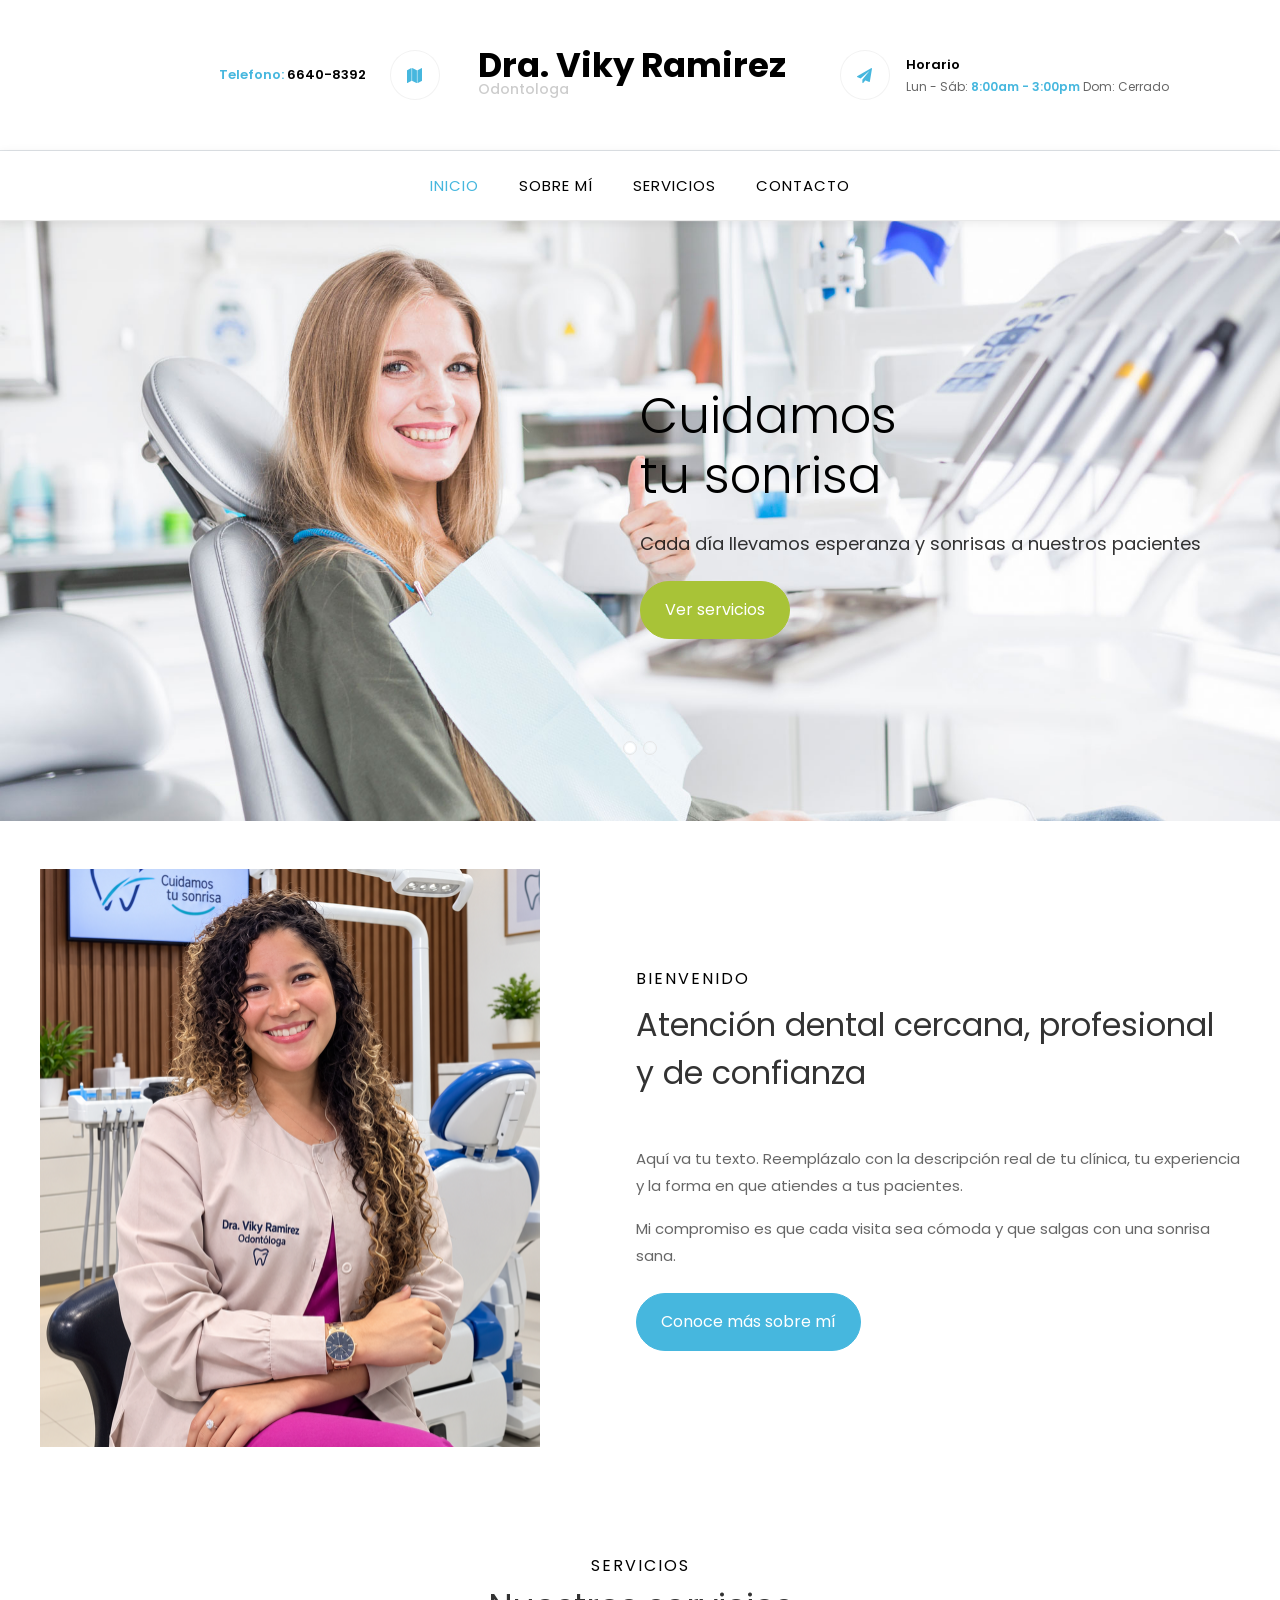
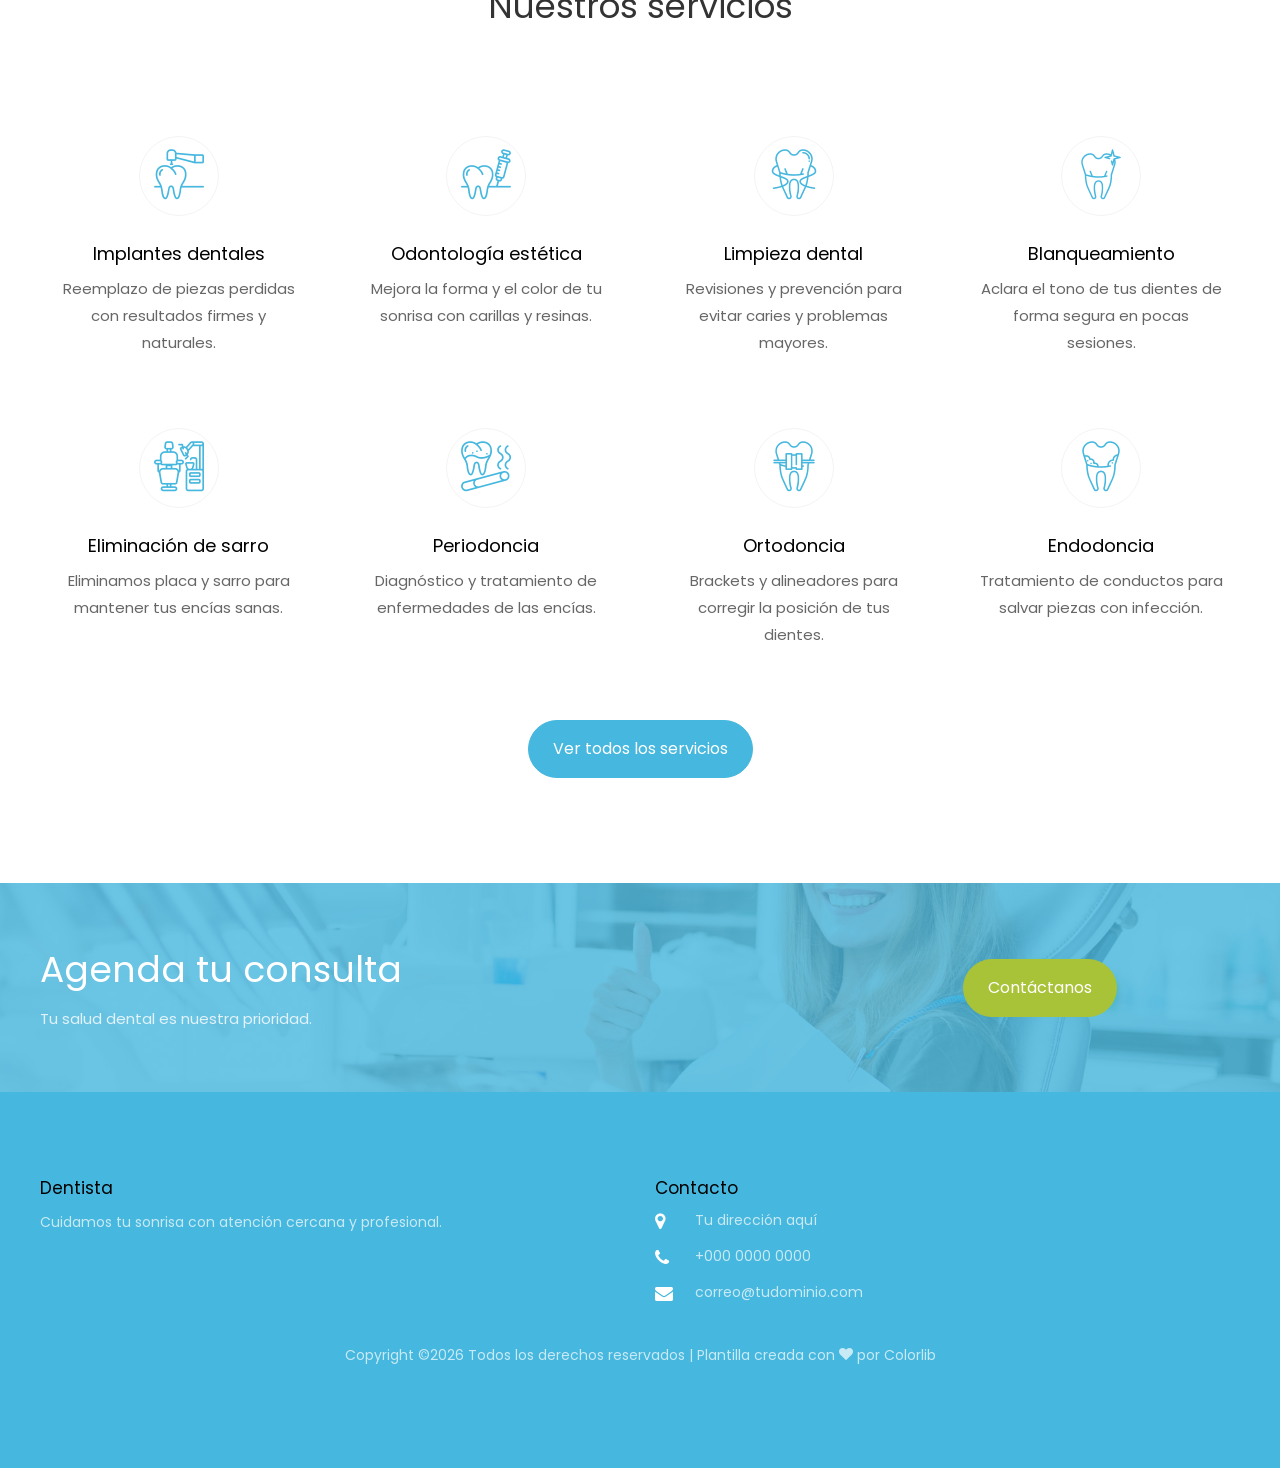
==== index.html @ 6b6e9a36 "Primera version de la pagina Dra Viky" ====
<!DOCTYPE html>
<html lang="es">
  <head>
    <title>Dra. Viky Ramirez</title>
    <meta charset="utf-8">
    <meta name="viewport" content="width=device-width, initial-scale=1, shrink-to-fit=no">
    <link href="https://fonts.googleapis.com/css?family=Poppins:300,400,500,600,700" rel="stylesheet">
    <link rel="stylesheet" href="css/open-iconic-bootstrap.min.css">
    <link rel="stylesheet" href="css/animate.css">
    <link rel="stylesheet" href="css/owl.carousel.min.css">
    <link rel="stylesheet" href="css/owl.theme.default.min.css">
    <link rel="stylesheet" href="css/magnific-popup.css">
    <link rel="stylesheet" href="css/aos.css">
    <link rel="stylesheet" href="css/ionicons.min.css">
    <link rel="stylesheet" href="css/bootstrap-datepicker.css">
    <link rel="stylesheet" href="css/jquery.timepicker.css">
    <link rel="stylesheet" href="css/flaticon.css">
    <link rel="stylesheet" href="css/icomoon.css">
    <link rel="stylesheet" href="css/style.css">
    <link rel="stylesheet" href="css/custom.css">
  </head>
  <body>
    <div class="py-md-5 py-4 border-bottom">
      <div class="container">
        <div class="row no-gutters d-flex align-items-start align-items-center px-3 px-md-0">
          <div class="col-md-4 order-md-2 mb-2 mb-md-0 align-items-center text-center">
            <a class="navbar-brand" href="index.html">Dra. Viky Ramirez<span>Odontologa</span></a>
          </div>
          <div class="col-md-4 order-md-1 d-flex topper mb-md-0 mb-2 align-items-center text-md-right">
            <div class="icon d-flex justify-content-center align-items-center order-md-last">
              <span class="icon-map"></span>
            </div>
            <div class="pr-md-4 pl-md-0 pl-3 text">
              <p class="con"><span>Telefono:</span> <span>6640-8392</span></p>
            </div>
          </div>
          <div class="col-md-4 order-md-3 d-flex topper mb-md-0 align-items-center">
            <div class="icon d-flex justify-content-center align-items-center"><span class="icon-paper-plane"></span></div>
            <div class="text pl-3 pl-md-3">
              <p class="hr"><span>Horario</span></p>
              <p class="time"><span>Lun - Sáb:</span> <span>8:00am - 3:00pm</span> Dom: Cerrado</p>
            </div>
          </div>
        </div>
      </div>
    </div>
    <nav class="navbar navbar-expand" id="ftco-navbar">
      <div class="container">
        <ul class="navbar-nav mx-auto">
          <li class="nav-item active"><a href="index.html" class="nav-link">Inicio</a></li>
          <li class="nav-item"><a href="about.html" class="nav-link">Sobre mí</a></li>
          <li class="nav-item"><a href="servicios.html" class="nav-link">Servicios</a></li>
          <li class="nav-item"><a href="contact.html" class="nav-link">Contacto</a></li>
        </ul>
      </div>
    </nav>
    <!-- END nav -->

    <section class="home-slider owl-carousel">
      <div class="slider-item" style="background-image:url(images/bg_1.jpg);" data-stellar-background-ratio="0.5">
        <div class="overlay"></div>
        <div class="container">
          <div class="row no-gutters slider-text align-items-center justify-content-end" data-scrollax-parent="true">
            <div class="col-md-6 text ftco-animate">
              <h1 class="mb-4">Cuidamos <span>tu sonrisa</span></h1>
              <h3 class="subheading">Cada día llevamos esperanza y sonrisas a nuestros pacientes</h3>
              <p><a href="servicios.html" class="btn btn-secondary px-4 py-3 mt-3">Ver servicios</a></p>
            </div>
          </div>
        </div>
      </div>
      <div class="slider-item" style="background-image:url(images/bg_2.jpg);">
        <div class="overlay"></div>
        <div class="container">
          <div class="row no-gutters slider-text align-items-center justify-content-end" data-scrollax-parent="true">
            <div class="col-md-6 text ftco-animate">
              <h1 class="mb-4">Una sonrisa <br>deja huella</h1>
              <h3 class="subheading">Tu salud es nuestra prioridad, con atención integral y accesible</h3>
              <p><a href="contact.html" class="btn btn-secondary px-4 py-3 mt-3">Agenda tu cita</a></p>
            </div>
          </div>
        </div>
      </div>
    </section>

    <section class="ftco-section pt-5 ftco-no-pb">
      <div class="container">
        <div class="row no-gutters">
          <div class="col-md-5 p-md-5 img img-2 mt-5 mt-md-0" style="background-image: url(images/about.png);"></div>
          <div class="col-md-7 wrap-about py-4 py-md-5 ftco-animate">
            <div class="heading-section mb-5">
              <div class="pl-md-5 ml-md-5 pt-md-5">
                <span class="subheading mb-2">Bienvenido</span>
                <h2 class="mb-2" style="font-size: 32px;">Atención dental cercana, profesional y de confianza</h2>
              </div>
            </div>
            <div class="pl-md-5 ml-md-5 mb-5">
              <p>Aquí va tu texto. Reemplázalo con la descripción real de tu clínica, tu experiencia y la forma en que atiendes a tus pacientes.</p>
              <p>Mi compromiso es que cada visita sea cómoda y que salgas con una sonrisa sana.</p>
              <p class="mt-4"><a href="about.html" class="btn btn-primary px-4 py-3">Conoce más sobre mí</a></p>
            </div>
          </div>
        </div>
      </div>
    </section>

    <section class="ftco-section ftco-services">
      <div class="container">
        <div class="row justify-content-center mb-5 pb-2">
          <div class="col-md-8 text-center heading-section ftco-animate">
            <span class="subheading">Servicios</span>
            <h2 class="mb-4">Nuestros servicios</h2>
          </div>
        </div>
        <div class="row">
          <div class="col-md-3 d-flex services align-self-stretch p-4 ftco-animate">
            <div class="media block-6 d-block text-center">
              <div class="icon d-flex justify-content-center align-items-center"><span class="flaticon-drilling"></span></div>
              <div class="media-body p-2 mt-3">
                <h3 class="heading">Implantes dentales</h3>
                <p>Reemplazo de piezas perdidas con resultados firmes y naturales.</p>
              </div>
            </div>
          </div>
          <div class="col-md-3 d-flex services align-self-stretch p-4 ftco-animate">
            <div class="media block-6 d-block text-center">
              <div class="icon d-flex justify-content-center align-items-center"><span class="flaticon-tooth"></span></div>
              <div class="media-body p-2 mt-3">
                <h3 class="heading">Odontología estética</h3>
                <p>Mejora la forma y el color de tu sonrisa con carillas y resinas.</p>
              </div>
            </div>
          </div>
          <div class="col-md-3 d-flex services align-self-stretch p-4 ftco-animate">
            <div class="media block-6 d-block text-center">
              <div class="icon d-flex justify-content-center align-items-center"><span class="flaticon-dental-floss"></span></div>
              <div class="media-body p-2 mt-3">
                <h3 class="heading">Limpieza dental</h3>
                <p>Revisiones y prevención para evitar caries y problemas mayores.</p>
              </div>
            </div>
          </div>
          <div class="col-md-3 d-flex services align-self-stretch p-4 ftco-animate">
            <div class="media block-6 d-block text-center">
              <div class="icon d-flex justify-content-center align-items-center"><span class="flaticon-shiny-tooth"></span></div>
              <div class="media-body p-2 mt-3">
                <h3 class="heading">Blanqueamiento</h3>
                <p>Aclara el tono de tus dientes de forma segura en pocas sesiones.</p>
              </div>
            </div>
          </div>
          <div class="col-md-3 d-flex services align-self-stretch p-4 ftco-animate">
            <div class="media block-6 d-block text-center">
              <div class="icon d-flex justify-content-center align-items-center"><span class="flaticon-dentist-chair"></span></div>
              <div class="media-body p-2 mt-3">
                <h3 class="heading">Eliminación de sarro</h3>
                <p>Eliminamos placa y sarro para mantener tus encías sanas.</p>
              </div>
            </div>
          </div>
          <div class="col-md-3 d-flex services align-self-stretch p-4 ftco-animate">
            <div class="media block-6 d-block text-center">
              <div class="icon d-flex justify-content-center align-items-center"><span class="flaticon-tooth-1"></span></div>
              <div class="media-body p-2 mt-3">
                <h3 class="heading">Periodoncia</h3>
                <p>Diagnóstico y tratamiento de enfermedades de las encías.</p>
              </div>
            </div>
          </div>
          <div class="col-md-3 d-flex services align-self-stretch p-4 ftco-animate">
            <div class="media block-6 d-block text-center">
              <div class="icon d-flex justify-content-center align-items-center"><span class="flaticon-tooth-with-braces"></span></div>
              <div class="media-body p-2 mt-3">
                <h3 class="heading">Ortodoncia</h3>
                <p>Brackets y alineadores para corregir la posición de tus dientes.</p>
              </div>
            </div>
          </div>
          <div class="col-md-3 d-flex services align-self-stretch p-4 ftco-animate">
            <div class="media block-6 d-block text-center">
              <div class="icon d-flex justify-content-center align-items-center"><span class="flaticon-decayed-tooth"></span></div>
              <div class="media-body p-2 mt-3">
                <h3 class="heading">Endodoncia</h3>
                <p>Tratamiento de conductos para salvar piezas con infección.</p>
              </div>
            </div>
          </div>
        </div>
        <div class="row justify-content-center mt-4">
          <a href="servicios.html" class="btn btn-primary px-4 py-3">Ver todos los servicios</a>
        </div>
      </div>
    </section>

    <section class="ftco-intro" style="background-image: url(images/bg_3.jpg);" data-stellar-background-ratio="0.5">
      <div class="overlay"></div>
      <div class="container">
        <div class="row">
          <div class="col-md-9">
            <h2>Agenda tu consulta</h2>
            <p class="mb-0">Tu salud dental es nuestra prioridad.</p>
          </div>
          <div class="col-md-3 d-flex align-items-center">
            <p class="mb-0"><a href="contact.html" class="btn btn-secondary px-4 py-3">Contáctanos</a></p>
          </div>
        </div>
      </div>
    </section>

    <footer class="ftco-footer ftco-bg-dark ftco-section">
      <div class="container">
        <div class="row mb-4">
          <div class="col-md-6 mb-4 mb-md-0">
            <h2 class="ftco-heading-2 logo">Dentista</h2>
            <p>Cuidamos tu sonrisa con atención cercana y profesional.</p>
          </div>
          <div class="col-md-6">
            <h2 class="ftco-heading-2">Contacto</h2>
            <div class="block-23">
              <ul>
                <li><span class="icon icon-map-marker"></span><span class="text">Tu dirección aquí</span></li>
                <li><span class="icon icon-phone"></span><span class="text">+000 0000 0000</span></li>
                <li><span class="icon icon-envelope"></span><span class="text">correo@tudominio.com</span></li>
              </ul>
            </div>
          </div>
        </div>
        <div class="row">
          <div class="col-md-12 text-center">
            <p><!-- Link back to Colorlib can't be removed. Template is licensed under CC BY 3.0. -->
  Copyright &copy;<script>document.write(new Date().getFullYear());</script> Todos los derechos reservados | Plantilla creada con <i class="icon-heart" aria-hidden="true"></i> por <a href="https://colorlib.com" target="_blank">Colorlib</a>
  <!-- Link back to Colorlib can't be removed. Template is licensed under CC BY 3.0. --></p>
          </div>
        </div>
      </div>
    </footer>

  <!-- loader -->
  <div id="ftco-loader" class="show fullscreen"><svg class="circular" width="48px" height="48px"><circle class="path-bg" cx="24" cy="24" r="22" fill="none" stroke-width="4" stroke="#eeeeee"/><circle class="path" cx="24" cy="24" r="22" fill="none" stroke-width="4" stroke-miterlimit="10" stroke="#F96D00"/></svg></div>

  <script src="js/jquery.min.js"></script>
  <script src="js/jquery-migrate-3.0.1.min.js"></script>
  <script src="js/popper.min.js"></script>
  <script src="js/bootstrap.min.js"></script>
  <script src="js/jquery.easing.1.3.js"></script>
  <script src="js/jquery.waypoints.min.js"></script>
  <script src="js/jquery.stellar.min.js"></script>
  <script src="js/owl.carousel.min.js"></script>
  <script src="js/jquery.magnific-popup.min.js"></script>
  <script src="js/aos.js"></script>
  <script src="js/jquery.animateNumber.min.js"></script>
  <script src="js/bootstrap-datepicker.js"></script>
  <script src="js/jquery.timepicker.min.js"></script>
  <script src="js/scrollax.min.js"></script>
  <script src="js/main.js"></script>
  </body>
</html>
---- css/custom.css ----
/* Menú fijo: queda bajo el encabezado y se pega arriba al hacer scroll */
#ftco-navbar {
  position: -webkit-sticky;
  position: sticky;
  top: 0;
  z-index: 1030;
  background: #fff !important;
  padding: 0;
  border-bottom: 1px solid #e9e9e9;
  box-shadow: 0 2px 10px rgba(0,0,0,.08);
}
#ftco-navbar .container { justify-content: center; }
#ftco-navbar .navbar-nav { flex-direction: row; flex-wrap: wrap; justify-content: center; }
#ftco-navbar .navbar-nav > .nav-item > .nav-link {
  color: #000;
  font-size: 15px;
  padding: 1.3rem 20px;
  letter-spacing: 1px;
  text-transform: uppercase;
  font-weight: 400;
}
#ftco-navbar .navbar-nav > .nav-item > .nav-link:hover,
#ftco-navbar .navbar-nav > .nav-item.active > .nav-link { color: #46b7de; }
@media (max-width: 575.98px) {
  #ftco-navbar .navbar-nav > .nav-item > .nav-link { font-size: 12px; padding: 1rem 8px; letter-spacing: .5px; }
}
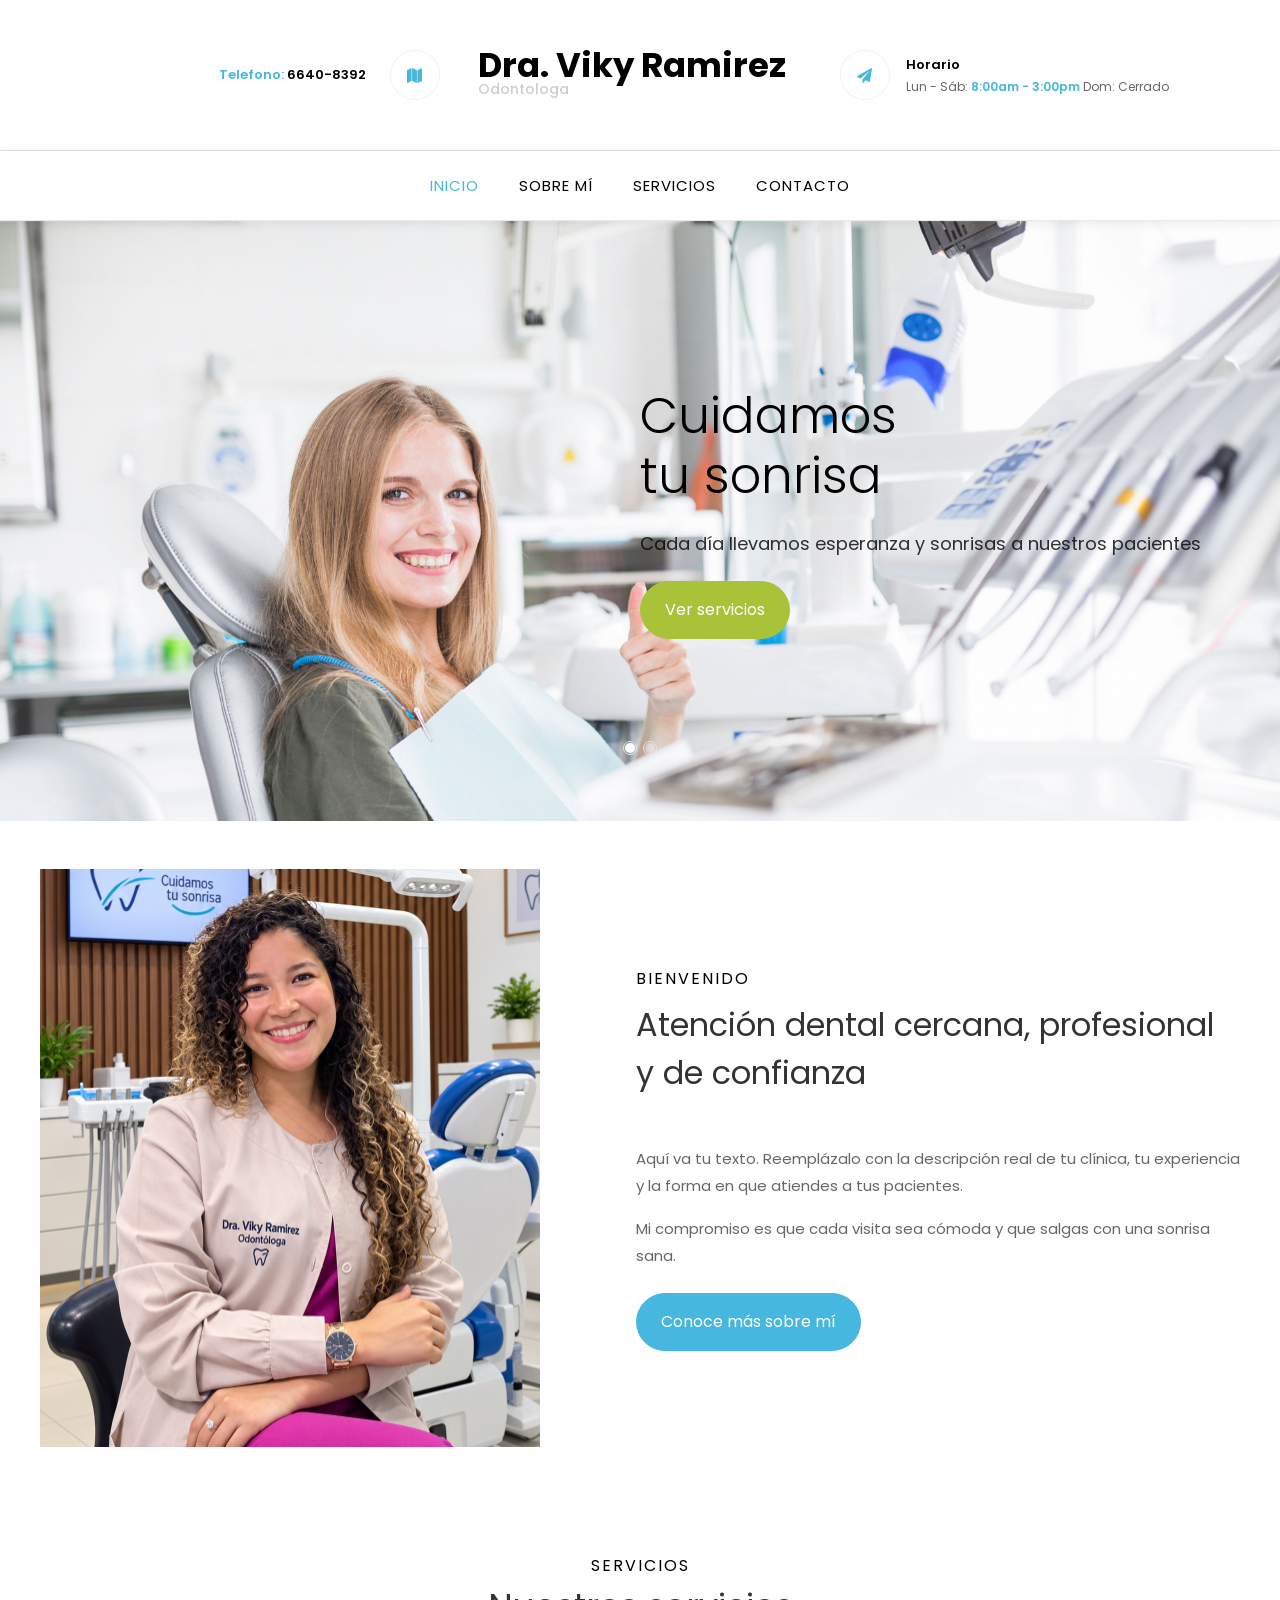
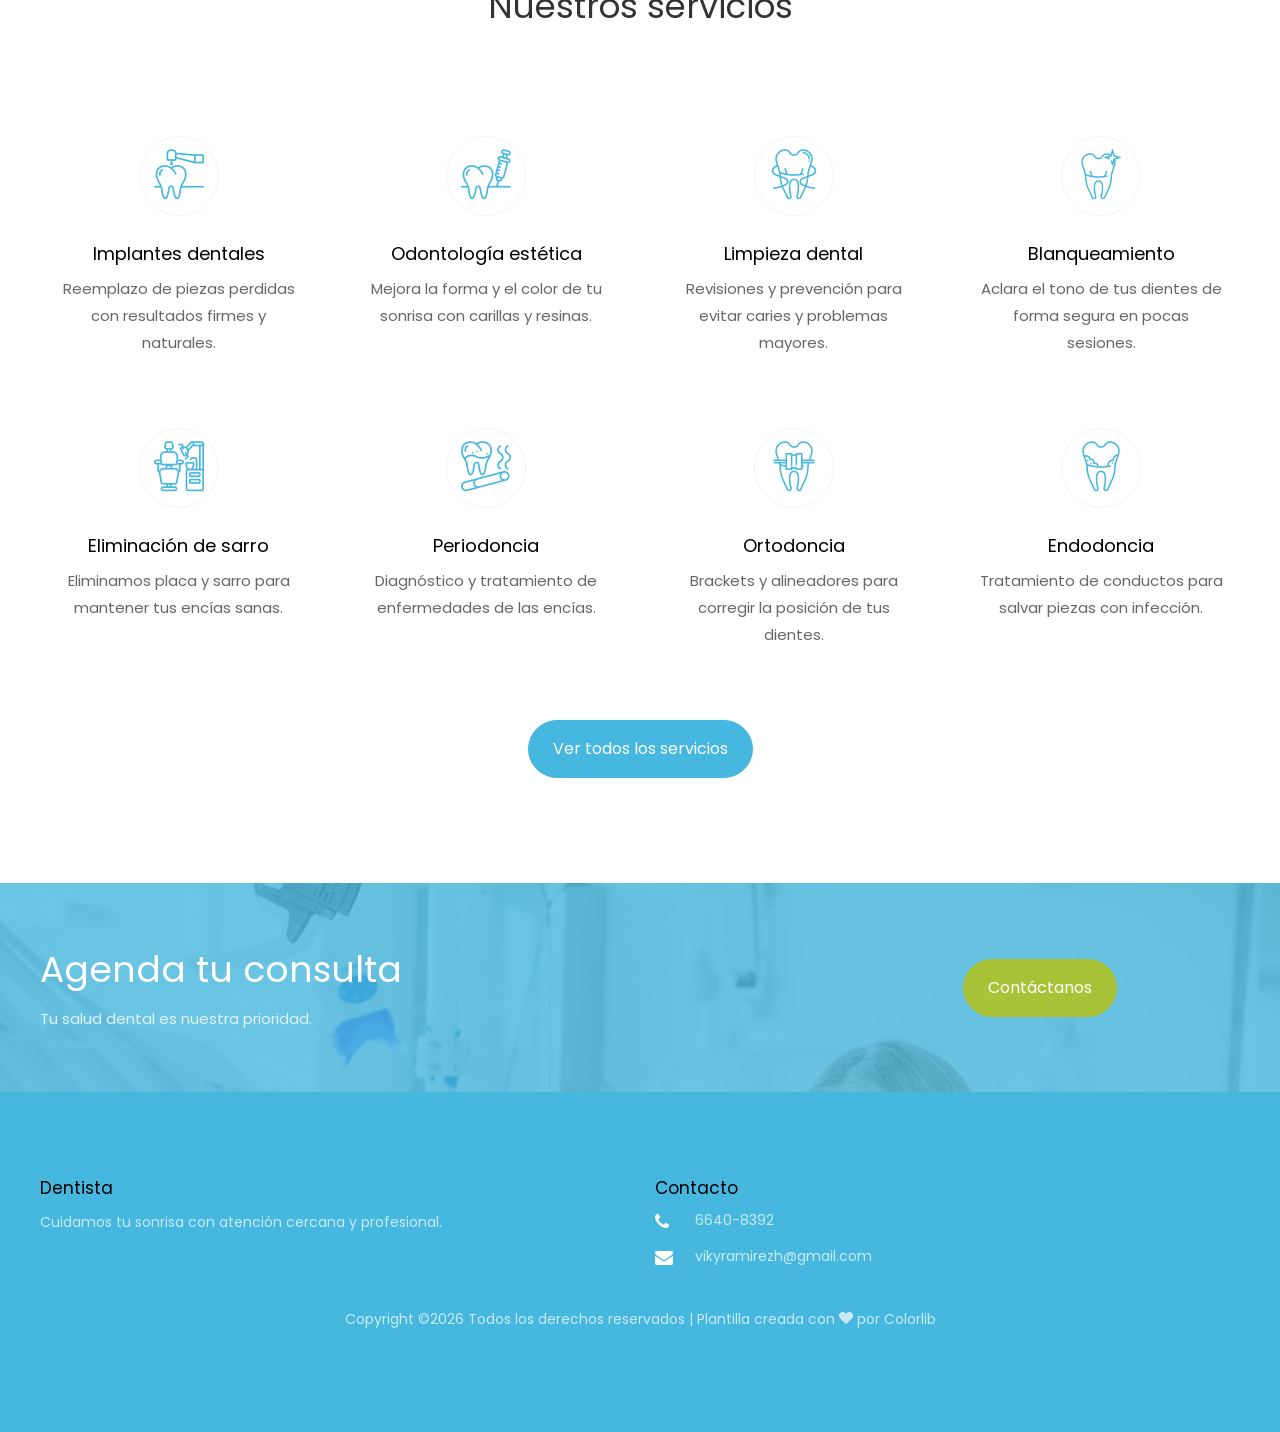
==== commit b60e780e: "Formulario de contacto con Web3Forms y Google Sheets" ====
--- a/index.html
+++ b/index.html
@@ -1,31 +1,53 @@
 <!DOCTYPE html>
 <html lang="es">
+  <!-- Cabecera: título, configuración y hojas de estilo (CSS) -->
   <head>
+    <!-- Título que se muestra en la pestaña del navegador -->
     <title>Dra. Viky Ramirez</title>
+    <!-- Codificación de caracteres (para que se vean tildes y ñ) -->
     <meta charset="utf-8">
+    <!-- Adaptación a celulares (diseño responsivo) -->
     <meta name="viewport" content="width=device-width, initial-scale=1, shrink-to-fit=no">
+    <!-- Fuente Poppins de Google Fonts -->
     <link href="https://fonts.googleapis.com/css?family=Poppins:300,400,500,600,700" rel="stylesheet">
+    <!-- CSS: iconos Open Iconic -->
     <link rel="stylesheet" href="css/open-iconic-bootstrap.min.css">
+    <!-- CSS: animaciones (Animate.css) -->
     <link rel="stylesheet" href="css/animate.css">
+    <!-- CSS: carrusel Owl Carousel -->
     <link rel="stylesheet" href="css/owl.carousel.min.css">
+    <!-- CSS: tema del carrusel Owl Carousel -->
     <link rel="stylesheet" href="css/owl.theme.default.min.css">
+    <!-- CSS: ventanas emergentes de imágenes (Magnific Popup) -->
     <link rel="stylesheet" href="css/magnific-popup.css">
+    <!-- CSS: animaciones al hacer scroll (AOS) -->
     <link rel="stylesheet" href="css/aos.css">
+    <!-- CSS: iconos Ionicons -->
     <link rel="stylesheet" href="css/ionicons.min.css">
+    <!-- CSS: calendario para elegir fechas -->
     <link rel="stylesheet" href="css/bootstrap-datepicker.css">
+    <!-- CSS: selector de horas -->
     <link rel="stylesheet" href="css/jquery.timepicker.css">
+    <!-- CSS: iconos dentales (Flaticon) -->
     <link rel="stylesheet" href="css/flaticon.css">
+    <!-- CSS: iconos IcoMoon -->
     <link rel="stylesheet" href="css/icomoon.css">
+    <!-- CSS: estilos principales de la plantilla (incluye Bootstrap) -->
     <link rel="stylesheet" href="css/style.css">
+    <!-- CSS: estilos propios (menú fijo) -->
     <link rel="stylesheet" href="css/custom.css">
   </head>
+  <!-- Cuerpo: todo el contenido visible de la página -->
   <body>
+    <!-- Encabezado superior: logo, teléfono y horario -->
     <div class="py-md-5 py-4 border-bottom">
       <div class="container">
         <div class="row no-gutters d-flex align-items-start align-items-center px-3 px-md-0">
+          <!-- Logo / nombre de la clínica (centro) -->
           <div class="col-md-4 order-md-2 mb-2 mb-md-0 align-items-center text-center">
             <a class="navbar-brand" href="index.html">Dra. Viky Ramirez<span>Odontologa</span></a>
           </div>
+          <!-- Teléfono (y dirección) de contacto (izquierda) -->
           <div class="col-md-4 order-md-1 d-flex topper mb-md-0 mb-2 align-items-center text-md-right">
             <div class="icon d-flex justify-content-center align-items-center order-md-last">
               <span class="icon-map"></span>
@@ -34,6 +56,7 @@
               <p class="con"><span>Telefono:</span> <span>6640-8392</span></p>
             </div>
           </div>
+          <!-- Horario de atención (derecha) -->
           <div class="col-md-4 order-md-3 d-flex topper mb-md-0 align-items-center">
             <div class="icon d-flex justify-content-center align-items-center"><span class="icon-paper-plane"></span></div>
             <div class="text pl-3 pl-md-3">
@@ -44,8 +67,10 @@
         </div>
       </div>
     </div>
+    <!-- Barra de navegación (menú fijo): Inicio, Sobre mí, Servicios, Contacto -->
     <nav class="navbar navbar-expand" id="ftco-navbar">
       <div class="container">
+        <!-- Enlaces del menú (el que tiene la clase "active" es la página actual) -->
         <ul class="navbar-nav mx-auto">
           <li class="nav-item active"><a href="index.html" class="nav-link">Inicio</a></li>
           <li class="nav-item"><a href="about.html" class="nav-link">Sobre mí</a></li>
@@ -54,9 +79,11 @@
         </ul>
       </div>
     </nav>
-    <!-- END nav -->
-
+    <!-- Fin de la barra de navegación -->
+
+    <!-- Carrusel principal (slider) con 2 diapositivas -->
     <section class="home-slider owl-carousel">
+      <!-- Diapositiva 1: imagen de fondo, título, subtítulo y botón -->
       <div class="slider-item" style="background-image:url(images/bg_1.jpg);" data-stellar-background-ratio="0.5">
         <div class="overlay"></div>
         <div class="container">
@@ -69,6 +96,7 @@
           </div>
         </div>
       </div>
+      <!-- Diapositiva 2: imagen de fondo, título, subtítulo y botón -->
       <div class="slider-item" style="background-image:url(images/bg_2.jpg);">
         <div class="overlay"></div>
         <div class="container">
@@ -83,10 +111,13 @@
       </div>
     </section>
 
+    <!-- Sección de bienvenida: imagen y presentación -->
     <section class="ftco-section pt-5 ftco-no-pb">
       <div class="container">
         <div class="row no-gutters">
+          <!-- Imagen de presentación (columna izquierda) -->
           <div class="col-md-5 p-md-5 img img-2 mt-5 mt-md-0" style="background-image: url(images/about.png);"></div>
+          <!-- Texto de bienvenida y botón "Conoce más sobre mí" (columna derecha) -->
           <div class="col-md-7 wrap-about py-4 py-md-5 ftco-animate">
             <div class="heading-section mb-5">
               <div class="pl-md-5 ml-md-5 pt-md-5">
@@ -104,6 +135,7 @@
       </div>
     </section>
 
+    <!-- Sección de servicios: 8 tarjetas con icono -->
     <section class="ftco-section ftco-services">
       <div class="container">
         <div class="row justify-content-center mb-5 pb-2">
@@ -113,6 +145,7 @@
           </div>
         </div>
         <div class="row">
+          <!-- Tarjeta de servicio: Implantes dentales -->
           <div class="col-md-3 d-flex services align-self-stretch p-4 ftco-animate">
             <div class="media block-6 d-block text-center">
               <div class="icon d-flex justify-content-center align-items-center"><span class="flaticon-drilling"></span></div>
@@ -122,6 +155,7 @@
               </div>
             </div>
           </div>
+          <!-- Tarjeta de servicio: Odontología estética -->
           <div class="col-md-3 d-flex services align-self-stretch p-4 ftco-animate">
             <div class="media block-6 d-block text-center">
               <div class="icon d-flex justify-content-center align-items-center"><span class="flaticon-tooth"></span></div>
@@ -131,6 +165,7 @@
               </div>
             </div>
           </div>
+          <!-- Tarjeta de servicio: Limpieza dental -->
           <div class="col-md-3 d-flex services align-self-stretch p-4 ftco-animate">
             <div class="media block-6 d-block text-center">
               <div class="icon d-flex justify-content-center align-items-center"><span class="flaticon-dental-floss"></span></div>
@@ -140,6 +175,7 @@
               </div>
             </div>
           </div>
+          <!-- Tarjeta de servicio: Blanqueamiento -->
           <div class="col-md-3 d-flex services align-self-stretch p-4 ftco-animate">
             <div class="media block-6 d-block text-center">
               <div class="icon d-flex justify-content-center align-items-center"><span class="flaticon-shiny-tooth"></span></div>
@@ -149,6 +185,7 @@
               </div>
             </div>
           </div>
+          <!-- Tarjeta de servicio: Eliminación de sarro -->
           <div class="col-md-3 d-flex services align-self-stretch p-4 ftco-animate">
             <div class="media block-6 d-block text-center">
               <div class="icon d-flex justify-content-center align-items-center"><span class="flaticon-dentist-chair"></span></div>
@@ -158,6 +195,7 @@
               </div>
             </div>
           </div>
+          <!-- Tarjeta de servicio: Periodoncia -->
           <div class="col-md-3 d-flex services align-self-stretch p-4 ftco-animate">
             <div class="media block-6 d-block text-center">
               <div class="icon d-flex justify-content-center align-items-center"><span class="flaticon-tooth-1"></span></div>
@@ -167,6 +205,7 @@
               </div>
             </div>
           </div>
+          <!-- Tarjeta de servicio: Ortodoncia -->
           <div class="col-md-3 d-flex services align-self-stretch p-4 ftco-animate">
             <div class="media block-6 d-block text-center">
               <div class="icon d-flex justify-content-center align-items-center"><span class="flaticon-tooth-with-braces"></span></div>
@@ -176,6 +215,7 @@
               </div>
             </div>
           </div>
+          <!-- Tarjeta de servicio: Endodoncia -->
           <div class="col-md-3 d-flex services align-self-stretch p-4 ftco-animate">
             <div class="media block-6 d-block text-center">
               <div class="icon d-flex justify-content-center align-items-center"><span class="flaticon-decayed-tooth"></span></div>
@@ -186,12 +226,14 @@
             </div>
           </div>
         </div>
+        <!-- Botón para ir a la página de Servicios -->
         <div class="row justify-content-center mt-4">
           <a href="servicios.html" class="btn btn-primary px-4 py-3">Ver todos los servicios</a>
         </div>
       </div>
     </section>
 
+    <!-- Banner "Agenda tu consulta" con botón hacia Contacto -->
     <section class="ftco-intro" style="background-image: url(images/bg_3.jpg);" data-stellar-background-ratio="0.5">
       <div class="overlay"></div>
       <div class="container">
@@ -207,9 +249,11 @@
       </div>
     </section>
 
+    <!-- Pie de página -->
     <footer class="ftco-footer ftco-bg-dark ftco-section">
       <div class="container">
         <div class="row mb-4">
+          <!-- Pie de página, columna izquierda: nombre y descripción -->
           <div class="col-md-6 mb-4 mb-md-0">
             <h2 class="ftco-heading-2 logo">Dentista</h2>
             <p>Cuidamos tu sonrisa con atención cercana y profesional.</p>
@@ -218,14 +262,14 @@
             <h2 class="ftco-heading-2">Contacto</h2>
             <div class="block-23">
               <ul>
-                <li><span class="icon icon-map-marker"></span><span class="text">Tu dirección aquí</span></li>
-                <li><span class="icon icon-phone"></span><span class="text">+000 0000 0000</span></li>
-                <li><span class="icon icon-envelope"></span><span class="text">correo@tudominio.com</span></li>
+                <li><span class="icon icon-phone"></span><span class="text">6640-8392</span></li>
+                <li><span class="icon icon-envelope"></span><span class="text">vikyramirezh@gmail.com</span></li>
               </ul>
             </div>
           </div>
         </div>
         <div class="row">
+          <!-- Pie de página, fila de derechos de autor (Copyright) -->
           <div class="col-md-12 text-center">
             <p><!-- Link back to Colorlib can't be removed. Template is licensed under CC BY 3.0. -->
   Copyright &copy;<script>document.write(new Date().getFullYear());</script> Todos los derechos reservados | Plantilla creada con <i class="icon-heart" aria-hidden="true"></i> por <a href="https://colorlib.com" target="_blank">Colorlib</a>
@@ -234,24 +278,41 @@
         </div>
       </div>
     </footer>
-
-  <!-- loader -->
+    <!-- Fin del pie de página -->
+
+  <!-- Pantalla de carga: círculo animado que desaparece cuando la página termina de cargar -->
   <div id="ftco-loader" class="show fullscreen"><svg class="circular" width="48px" height="48px"><circle class="path-bg" cx="24" cy="24" r="22" fill="none" stroke-width="4" stroke="#eeeeee"/><circle class="path" cx="24" cy="24" r="22" fill="none" stroke-width="4" stroke-miterlimit="10" stroke="#F96D00"/></svg></div>
 
+  <!-- JavaScript: los scripts se cargan al final para que la página aparezca más rápido -->
+  <!-- Librería jQuery (base de casi todos los demás scripts) -->
   <script src="js/jquery.min.js"></script>
+  <!-- jQuery Migrate: compatibilidad con código jQuery antiguo -->
   <script src="js/jquery-migrate-3.0.1.min.js"></script>
+  <!-- Popper: posiciona menús y ventanas flotantes de Bootstrap -->
   <script src="js/popper.min.js"></script>
+  <!-- Bootstrap: funciones del framework (menús, botones, etc.) -->
   <script src="js/bootstrap.min.js"></script>
+  <!-- jQuery Easing: movimientos suaves en las animaciones -->
   <script src="js/jquery.easing.1.3.js"></script>
+  <!-- Waypoints: detecta cuándo un elemento aparece al hacer scroll -->
   <script src="js/jquery.waypoints.min.js"></script>
+  <!-- Stellar: efecto parallax en las imágenes de fondo -->
   <script src="js/jquery.stellar.min.js"></script>
+  <!-- Owl Carousel: carrusel de diapositivas -->
   <script src="js/owl.carousel.min.js"></script>
+  <!-- Magnific Popup: ventanas emergentes de imágenes -->
   <script src="js/jquery.magnific-popup.min.js"></script>
+  <!-- AOS: animaciones al hacer scroll -->
   <script src="js/aos.js"></script>
+  <!-- Animate Number: contadores animados -->
   <script src="js/jquery.animateNumber.min.js"></script>
+  <!-- Datepicker: selector de fechas -->
   <script src="js/bootstrap-datepicker.js"></script>
+  <!-- Timepicker: selector de horas -->
   <script src="js/jquery.timepicker.min.js"></script>
+  <!-- Scrollax: efectos parallax con el scroll -->
   <script src="js/scrollax.min.js"></script>
+  <!-- main.js: script principal de la plantilla (pantalla de carga, carrusel, animaciones) -->
   <script src="js/main.js"></script>
   </body>
 </html>
--- a/css/custom.css
+++ b/css/custom.css
@@ -1,4 +1,5 @@
-/* Menú fijo: queda bajo el encabezado y se pega arriba al hacer scroll */
+/* ===== MENÚ FIJO (barra de navegación) ===== */
+/* Contenedor del menú: queda bajo el encabezado y se pega arriba al hacer scroll */
 #ftco-navbar {
   position: -webkit-sticky;
   position: sticky;
@@ -9,8 +10,11 @@
   border-bottom: 1px solid #e9e9e9;
   box-shadow: 0 2px 10px rgba(0,0,0,.08);
 }
+/* Centra el contenido del menú */
 #ftco-navbar .container { justify-content: center; }
+/* Pone los enlaces en fila, centrados, y permite que bajen de línea si no caben */
 #ftco-navbar .navbar-nav { flex-direction: row; flex-wrap: wrap; justify-content: center; }
+/* Aspecto de cada enlace: color negro, mayúsculas, tamaño y espaciado */
 #ftco-navbar .navbar-nav > .nav-item > .nav-link {
   color: #000;
   font-size: 15px;
@@ -19,8 +23,36 @@
   text-transform: uppercase;
   font-weight: 400;
 }
+/* Color azul al pasar el mouse y en la página actual (clase "active") */
 #ftco-navbar .navbar-nav > .nav-item > .nav-link:hover,
 #ftco-navbar .navbar-nav > .nav-item.active > .nav-link { color: #46b7de; }
+/* Celulares (hasta 575px): letra y espaciado más pequeños para que quepan los 4 enlaces */
 @media (max-width: 575.98px) {
   #ftco-navbar .navbar-nav > .nav-item > .nav-link { font-size: 12px; padding: 1rem 8px; letter-spacing: .5px; }
 }
+/* Cada sucursal como una tarjeta separada */
+.contact-section .sucursal {
+  margin-bottom: 30px;
+  padding: 25px;
+  background: #fff;
+  border: 1px solid #e5e5e5;
+  border-radius: 6px;
+  box-shadow: 0 2px 10px rgba(0,0,0,.06);
+}
+
+.contact-section .sucursal:last-child {
+  margin-bottom: 0;
+}
+/* Texto arriba y mapa abajo, en todas las pantallas */
+.contact-section .sucursal {
+  flex-direction: column !important;
+}
+
+.contact-section .sucursal-info {
+  padding-right: 0;
+  margin-bottom: 15px;
+}
+
+.contact-section .sucursal-mapa {
+  width: 100%;
+}
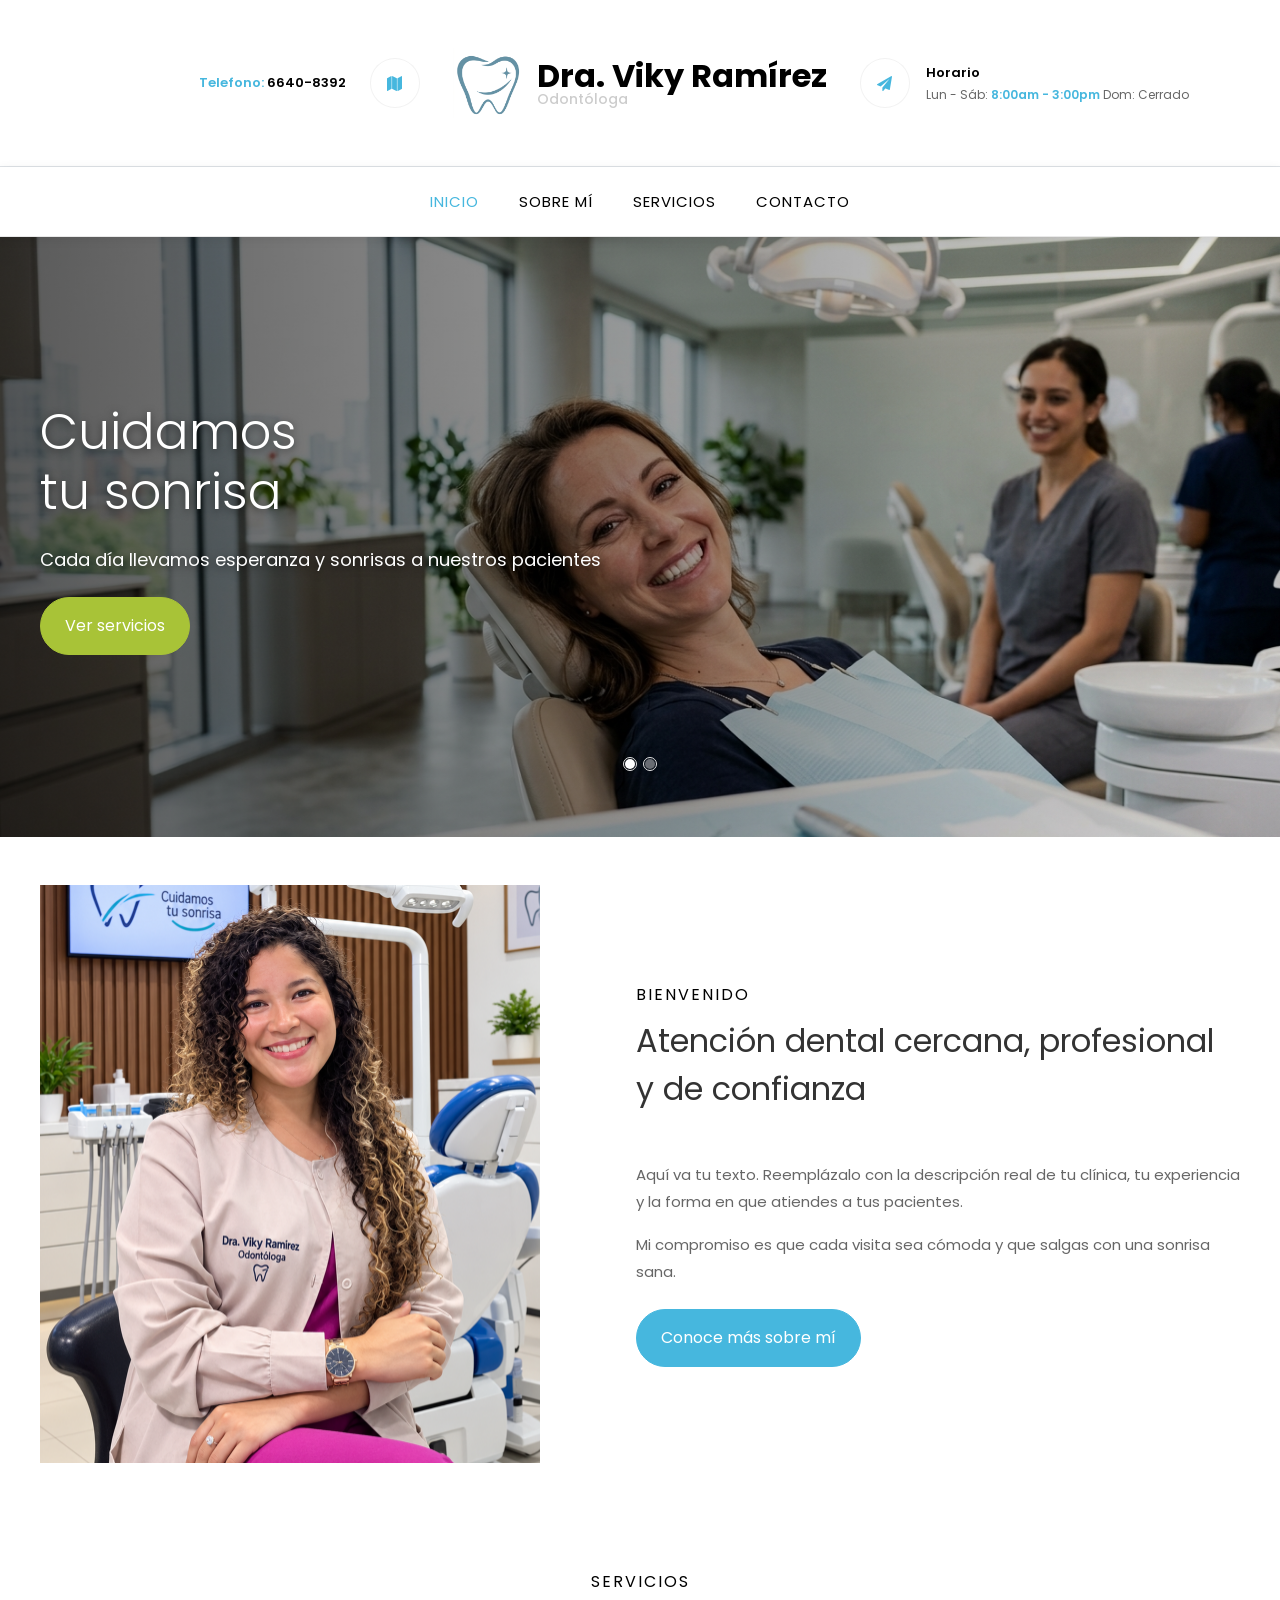
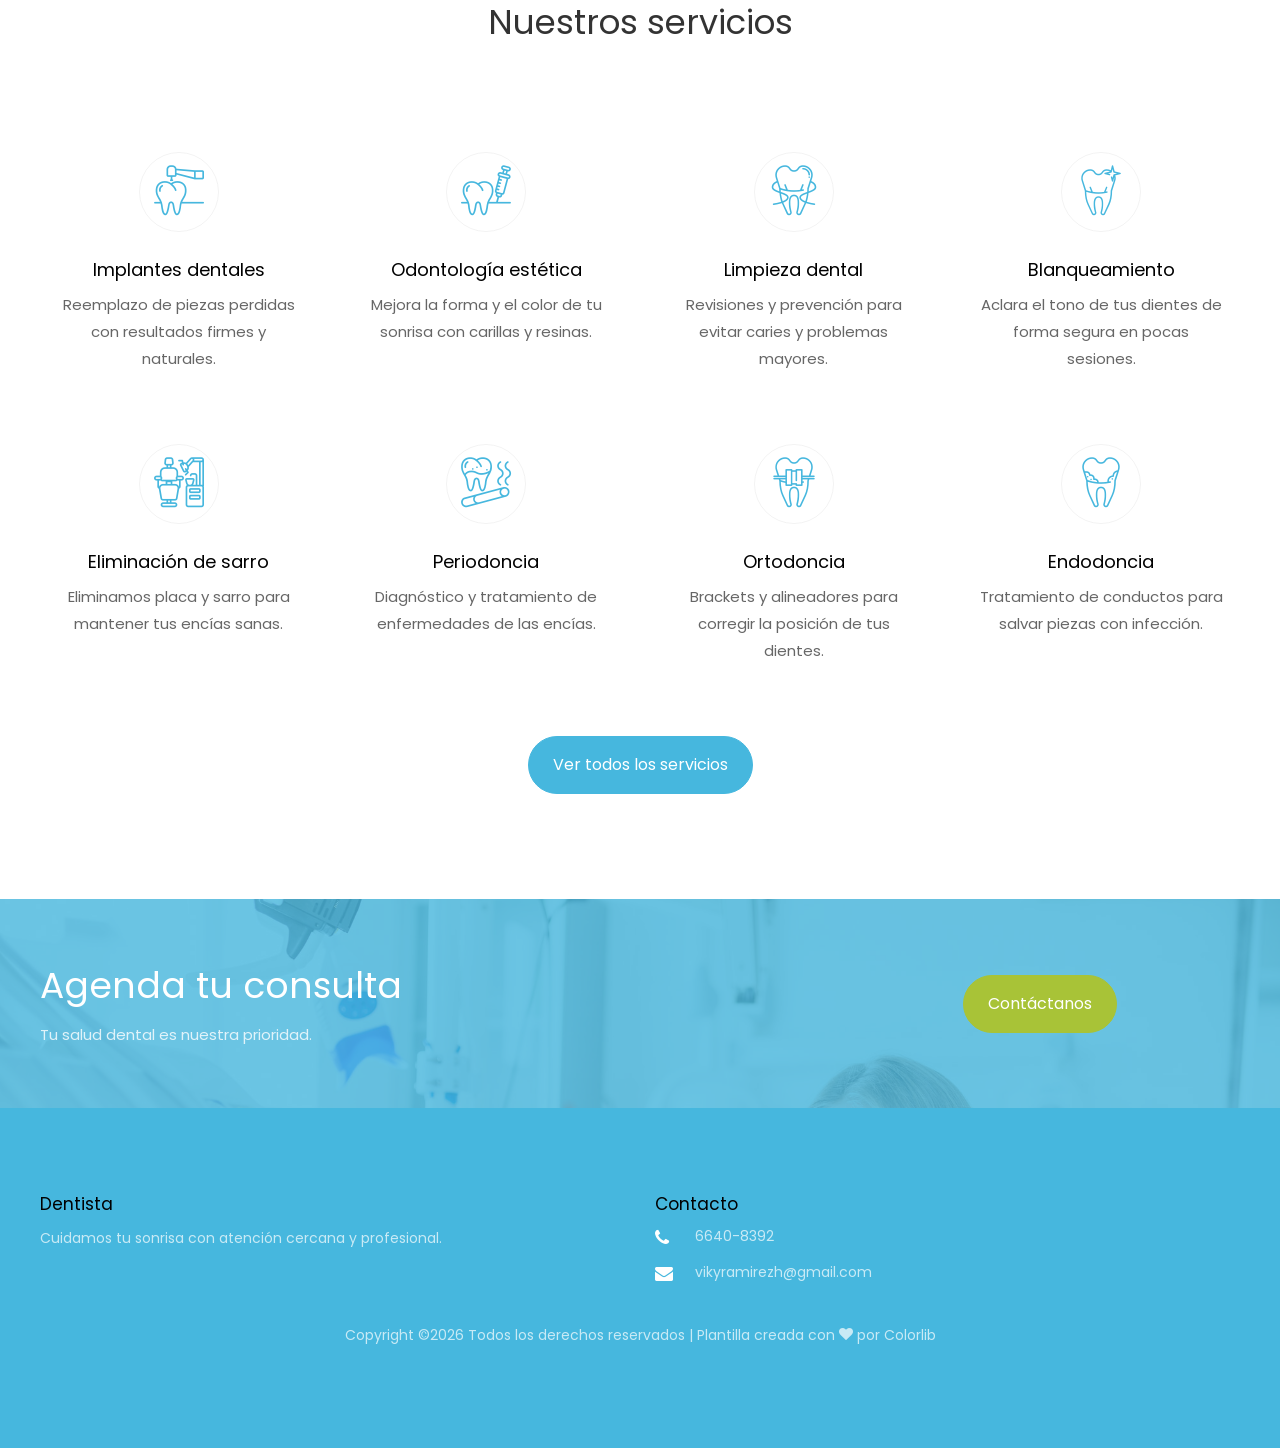
==== commit 793fc4ad: "Logo en encabezado, ajustes de carrusel y sucursales" ====
--- a/index.html
+++ b/index.html
@@ -3,7 +3,7 @@
   <!-- Cabecera: título, configuración y hojas de estilo (CSS) -->
   <head>
     <!-- Título que se muestra en la pestaña del navegador -->
-    <title>Dra. Viky Ramirez</title>
+    <title>Dra. Viky Ramirez - Odontóloga</title>
     <!-- Codificación de caracteres (para que se vean tildes y ñ) -->
     <meta charset="utf-8">
     <!-- Adaptación a celulares (diseño responsivo) -->
@@ -45,7 +45,12 @@
         <div class="row no-gutters d-flex align-items-start align-items-center px-3 px-md-0">
           <!-- Logo / nombre de la clínica (centro) -->
           <div class="col-md-4 order-md-2 mb-2 mb-md-0 align-items-center text-center">
-            <a class="navbar-brand" href="index.html">Dra. Viky Ramirez<span>Odontologa</span></a>
+          <a class="navbar-brand d-flex align-items-center justify-content-center" href="index.html">
+            <!-- Logo de la Dra. -->
+            <img src="images/Logo.png" alt="Logo de la Dra. Viky Ramírez" class="logo-header">
+            <!-- Nombre y especialidad -->
+            <div>Dra. Viky Ramírez <span>Odontóloga</span></div>
+          </a>
           </div>
           <!-- Teléfono (y dirección) de contacto (izquierda) -->
           <div class="col-md-4 order-md-1 d-flex topper mb-md-0 mb-2 align-items-center text-md-right">
@@ -87,7 +92,7 @@
       <div class="slider-item" style="background-image:url(images/bg_1.jpg);" data-stellar-background-ratio="0.5">
         <div class="overlay"></div>
         <div class="container">
-          <div class="row no-gutters slider-text align-items-center justify-content-end" data-scrollax-parent="true">
+          <div class="row no-gutters slider-text align-items-center justify-content-start" data-scrollax-parent="true">
             <div class="col-md-6 text ftco-animate">
               <h1 class="mb-4">Cuidamos <span>tu sonrisa</span></h1>
               <h3 class="subheading">Cada día llevamos esperanza y sonrisas a nuestros pacientes</h3>
--- a/css/custom.css
+++ b/css/custom.css
@@ -55,4 +55,74 @@
 
 .contact-section .sucursal-mapa {
   width: 100%;
+}
+/* ===== CARRUSEL PRINCIPAL (index) ===== */
+/* Capa oscura sobre la foto, más fuerte a la izquierda donde va el texto */
+.home-slider .slider-item .overlay {
+  background: linear-gradient(90deg, rgba(0,0,0,.65) 0%, rgba(0,0,0,.35) 60%, rgba(0,0,0,.1) 100%) !important;
+  opacity: 1 !important;
+}
+
+/* Textos en blanco con una sombra suave para que se lean mejor */
+.home-slider .slider-text h1,
+.home-slider .slider-text h1 span,
+.home-slider .slider-text .subheading {
+  color: #fff !important;
+  text-shadow: 0 2px 8px rgba(0,0,0,.5);
+}
+
+/* Tamaños: título más compacto y subtítulo más discreto */
+.home-slider .slider-text h1 {
+  font-size: 48px;
+  font-weight: 600;
+  line-height: 1.2;
+}
+
+.home-slider .slider-text .subheading {
+  font-size: 18px;
+  font-weight: 400;
+}
+
+/* Celulares: título más pequeño */
+@media (max-width: 575.98px) {
+  .home-slider .slider-text h1 { font-size: 32px; }
+  .home-slider .slider-text .subheading { font-size: 16px; }
+}
+/* ===== LOGO JUNTO AL NOMBRE (encabezado superior) ===== */
+/* Tamaño del logo y espacio entre el logo y el nombre */
+.navbar-brand .logo-header {
+  height: 70px;
+  width: auto;
+  margin-right: 12px;
+}
+
+/* Nombre y especialidad alineados a la izquierda, a un lado del logo */
+.navbar-brand div {
+  text-align: left;
+}
+
+/* Celulares: logo más pequeño */
+@media (max-width: 575.98px) {
+  .navbar-brand .logo-header {
+    height: 50px;
+  }
+}
+/* ===== ENCABEZADO: separar logo + nombre de los iconos de los lados ===== */
+/* Nombre un poco más pequeño y márgenes laterales (en computadora) */
+@media (min-width: 768px) {
+  .navbar-brand {
+    font-size: 32px !important;
+    margin-left: 25px;
+    margin-right: 25px;
+  }
+}
+
+/* Más espacio entre el teléfono y el bloque central */
+.topper.order-md-1 {
+  padding-right: 20px;
+}
+
+/* Más espacio entre el bloque central y el horario */
+.topper.order-md-3 {
+  padding-left: 20px;
 }
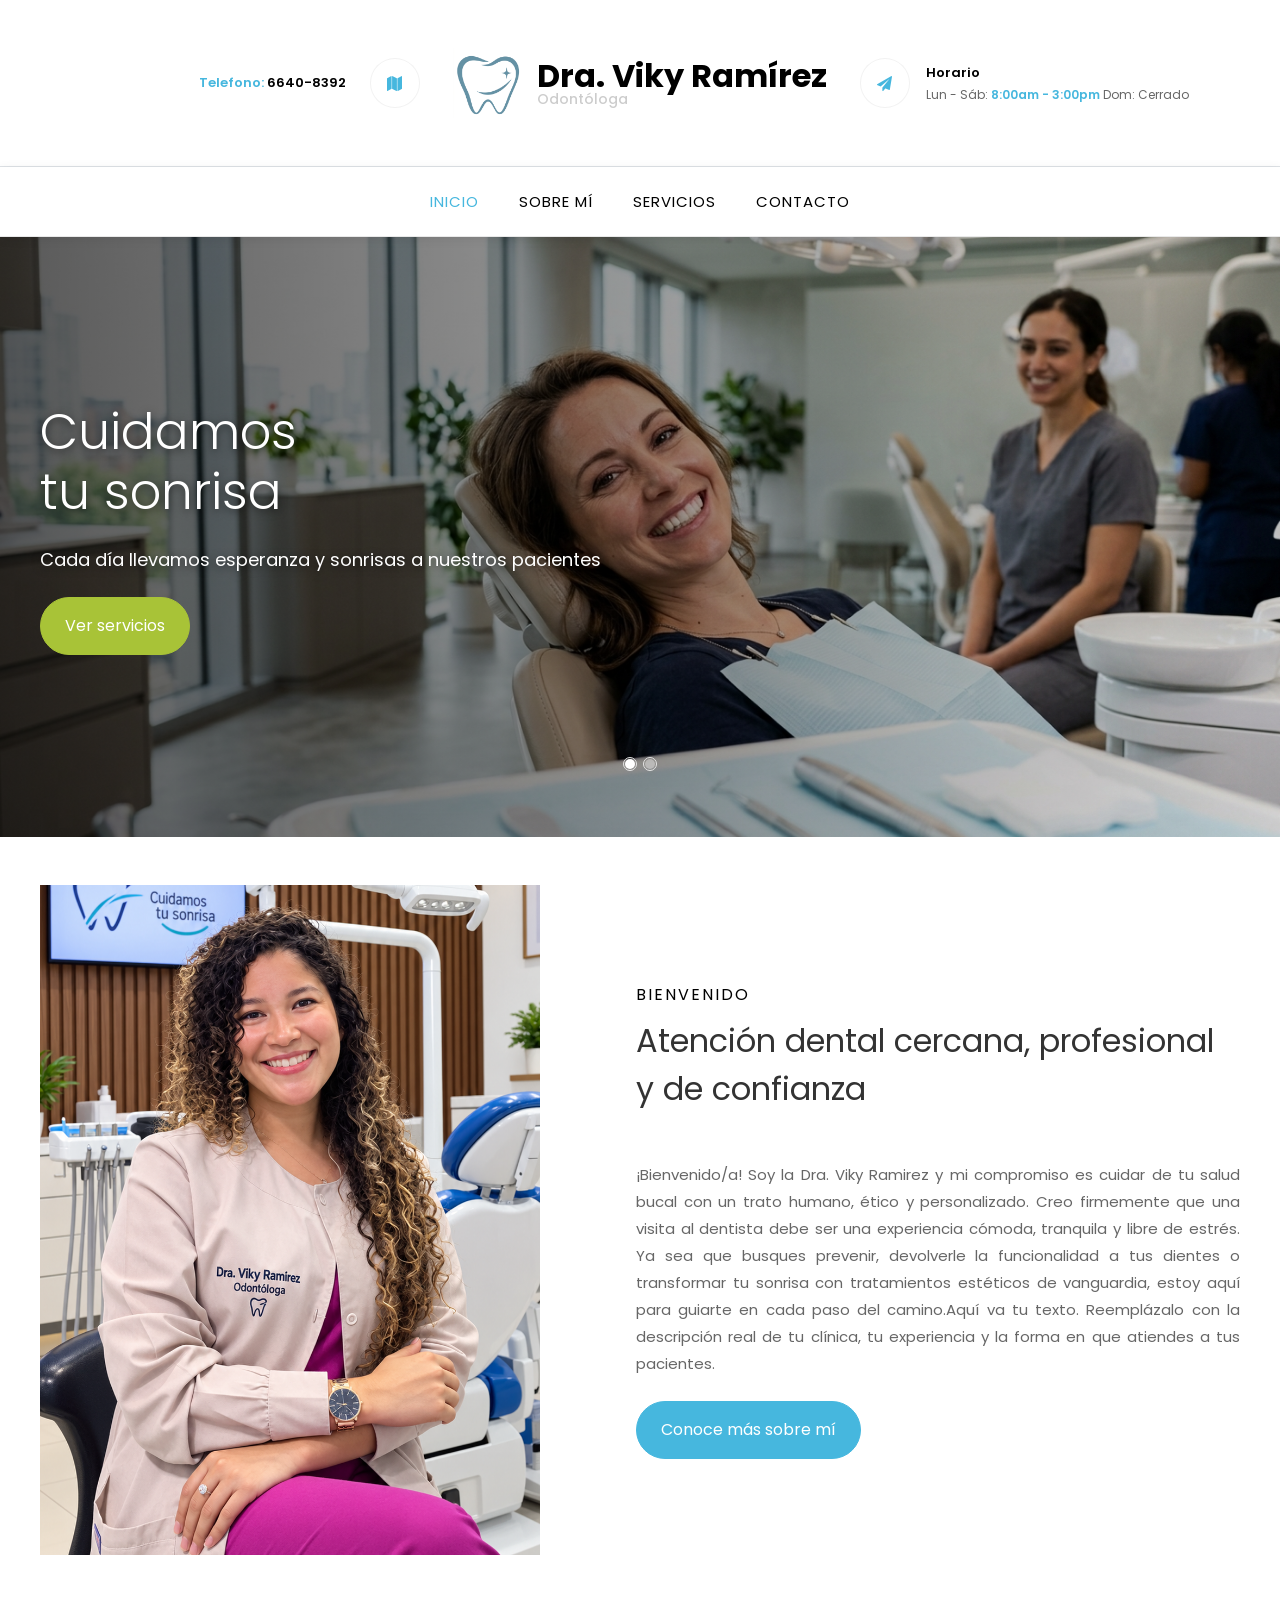
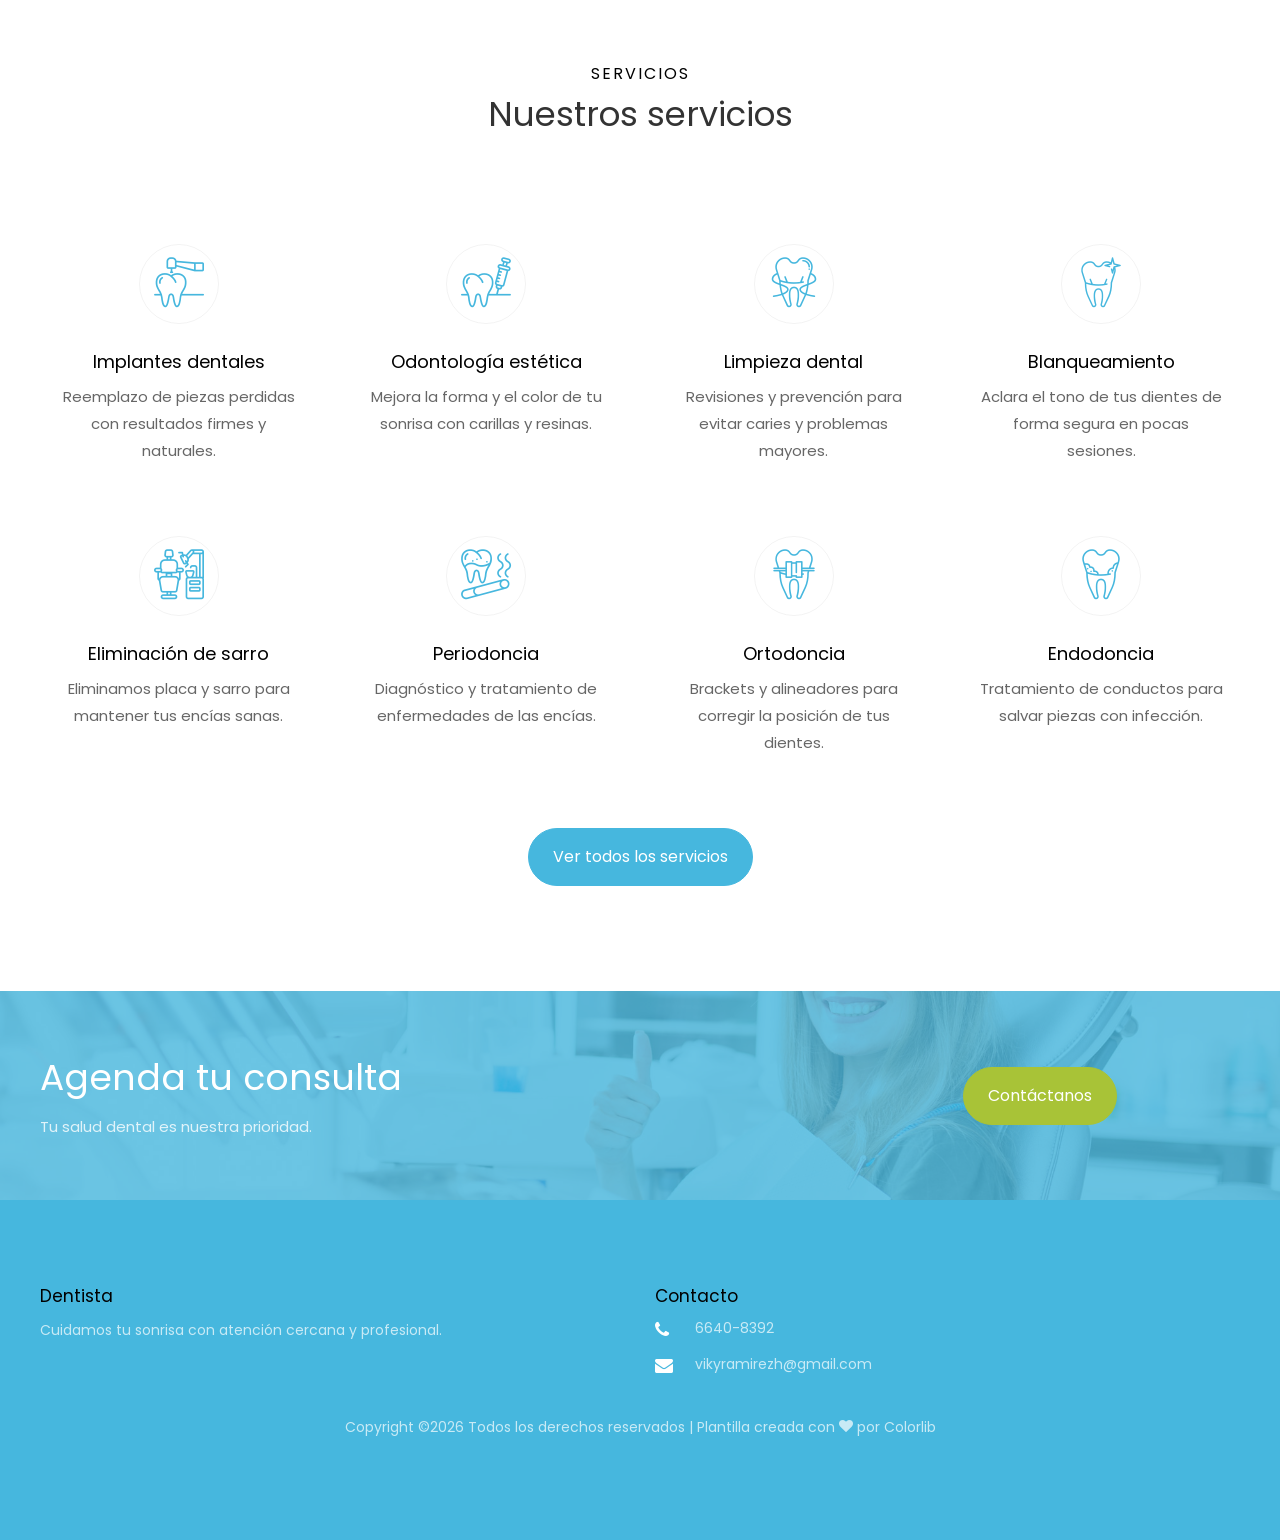
==== commit fc178f0e: "Cambio de texto de bienvenida y ajuste de horarios" ====
--- a/index.html
+++ b/index.html
@@ -4,6 +4,8 @@
   <head>
     <!-- Título que se muestra en la pestaña del navegador -->
     <title>Dra. Viky Ramirez - Odontóloga</title>
+    <!-- Icono de la pestaña del navegador (favicon) -->
+    <link rel="icon" type="image/x-icon" href="images/favicon.ico">
     <!-- Codificación de caracteres (para que se vean tildes y ñ) -->
     <meta charset="utf-8">
     <!-- Adaptación a celulares (diseño responsivo) -->
@@ -78,9 +80,9 @@
         <!-- Enlaces del menú (el que tiene la clase "active" es la página actual) -->
         <ul class="navbar-nav mx-auto">
           <li class="nav-item active"><a href="index.html" class="nav-link">Inicio</a></li>
-          <li class="nav-item"><a href="about.html" class="nav-link">Sobre mí</a></li>
+          <li class="nav-item"><a href="sobre-mi.html" class="nav-link">Sobre mí</a></li>
           <li class="nav-item"><a href="servicios.html" class="nav-link">Servicios</a></li>
-          <li class="nav-item"><a href="contact.html" class="nav-link">Contacto</a></li>
+          <li class="nav-item"><a href="contacto.html" class="nav-link">Contacto</a></li>
         </ul>
       </div>
     </nav>
@@ -109,7 +111,7 @@
             <div class="col-md-6 text ftco-animate">
               <h1 class="mb-4">Una sonrisa <br>deja huella</h1>
               <h3 class="subheading">Tu salud es nuestra prioridad, con atención integral y accesible</h3>
-              <p><a href="contact.html" class="btn btn-secondary px-4 py-3 mt-3">Agenda tu cita</a></p>
+              <p><a href="contacto.html" class="btn btn-secondary px-4 py-3 mt-3">Agenda tu cita</a></p>
             </div>
           </div>
         </div>
@@ -131,9 +133,9 @@
               </div>
             </div>
             <div class="pl-md-5 ml-md-5 mb-5">
-              <p>Aquí va tu texto. Reemplázalo con la descripción real de tu clínica, tu experiencia y la forma en que atiendes a tus pacientes.</p>
-              <p>Mi compromiso es que cada visita sea cómoda y que salgas con una sonrisa sana.</p>
-              <p class="mt-4"><a href="about.html" class="btn btn-primary px-4 py-3">Conoce más sobre mí</a></p>
+              <p style="text-align: justify;">¡Bienvenido/a! Soy la Dra. Viky Ramirez y mi compromiso es cuidar de tu salud bucal con un trato humano, ético y personalizado. Creo firmemente que una visita al dentista debe ser una experiencia cómoda, tranquila y libre de estrés.
+                    Ya sea que busques prevenir, devolverle la funcionalidad a tus dientes o transformar tu sonrisa con tratamientos estéticos de vanguardia, estoy aquí para guiarte en cada paso del camino.Aquí va tu texto. Reemplázalo con la descripción real de tu clínica, tu experiencia y la forma en que atiendes a tus pacientes.</p>
+              <p class="mt-4"><a href="sobre-mi.html" class="btn btn-primary px-4 py-3">Conoce más sobre mí</a></p>
             </div>
           </div>
         </div>
@@ -248,7 +250,7 @@
             <p class="mb-0">Tu salud dental es nuestra prioridad.</p>
           </div>
           <div class="col-md-3 d-flex align-items-center">
-            <p class="mb-0"><a href="contact.html" class="btn btn-secondary px-4 py-3">Contáctanos</a></p>
+            <p class="mb-0"><a href="contacto.html" class="btn btn-secondary px-4 py-3">Contáctanos</a></p>
           </div>
         </div>
       </div>
--- a/css/custom.css
+++ b/css/custom.css
@@ -125,4 +125,60 @@
 /* Más espacio entre el bloque central y el horario */
 .topper.order-md-3 {
   padding-left: 20px;
+}
+/* ===== CELULAR: MAPAS DE LAS SUCURSALES ===== */
+@media (max-width: 991.98px) {
+  /* En celular el texto y el mapa van uno debajo del otro, a todo el ancho de la tarjeta */
+  .contact-section .sucursal-info,
+  .contact-section .sucursal-mapa {
+    flex: none;
+    width: 100%;
+    max-width: 100%;
+  }
+
+  .contact-section .sucursal-info {
+    padding-right: 0;
+    margin-bottom: 15px;
+  }
+
+  /* El mapa se ajusta al ancho de la tarjeta y no se sale */
+  .contact-section .sucursal-mapa iframe {
+    width: 100%;
+    max-width: 100%;
+    height: 220px;
+  }
+}
+
+/* ===== CELULAR: ENCABEZADO SUPERIOR (logo, nombre, teléfono y horario) ===== */
+@media (max-width: 767.98px) {
+  /* Logo y nombre más pequeños, y permite que el texto baje de línea si no cabe */
+  .navbar-brand {
+    font-size: 24px !important;
+    white-space: normal;
+    margin: 0;
+    padding: 0;
+  }
+
+  .navbar-brand .logo-header {
+    height: 45px;
+    margin-right: 8px;
+  }
+
+  /* Teléfono y horario centrados y alineados entre sí */
+  .topper {
+    justify-content: center;
+    text-align: left !important;
+    padding: 0 !important;
+    margin-bottom: 10px;
+  }
+
+  .topper .icon {
+    order: 0 !important;
+    margin-right: 12px;
+  }
+
+  .topper .text {
+    padding-left: 0 !important;
+    padding-right: 0 !important;
+  }
 }
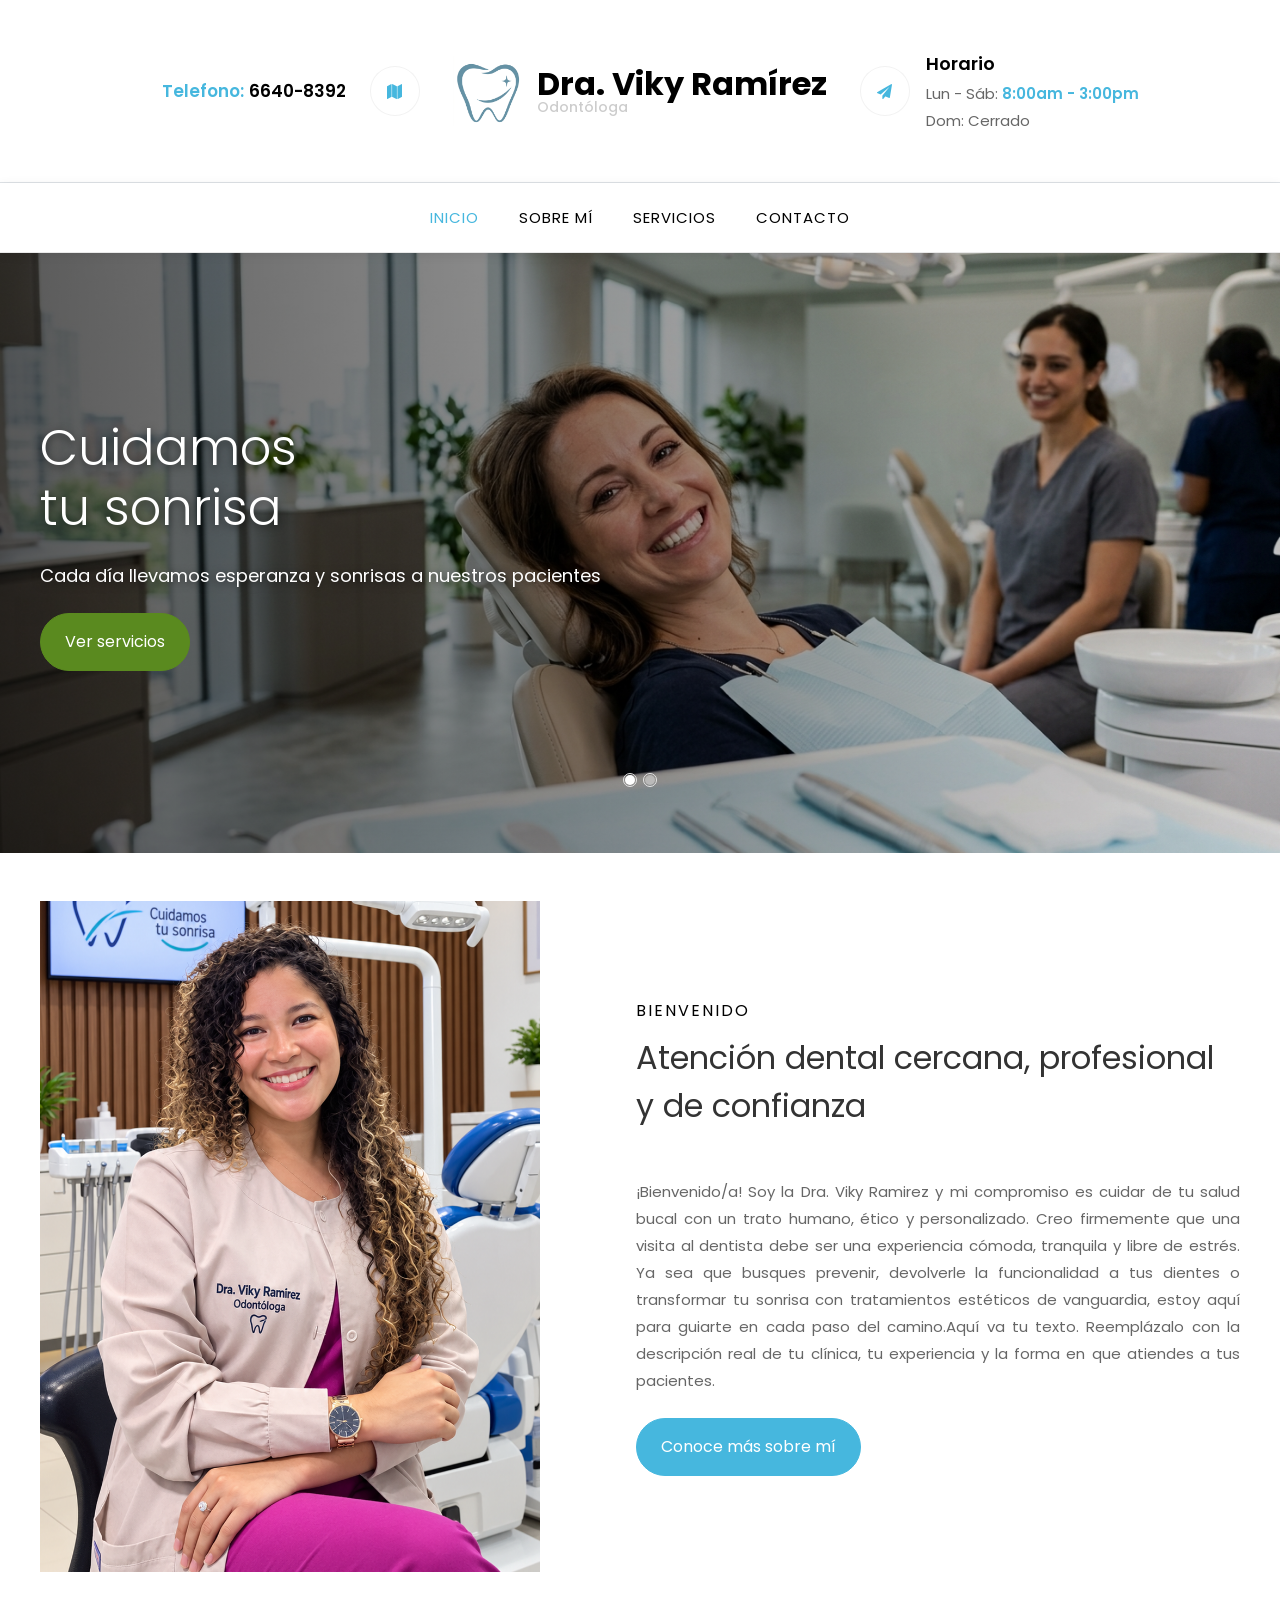
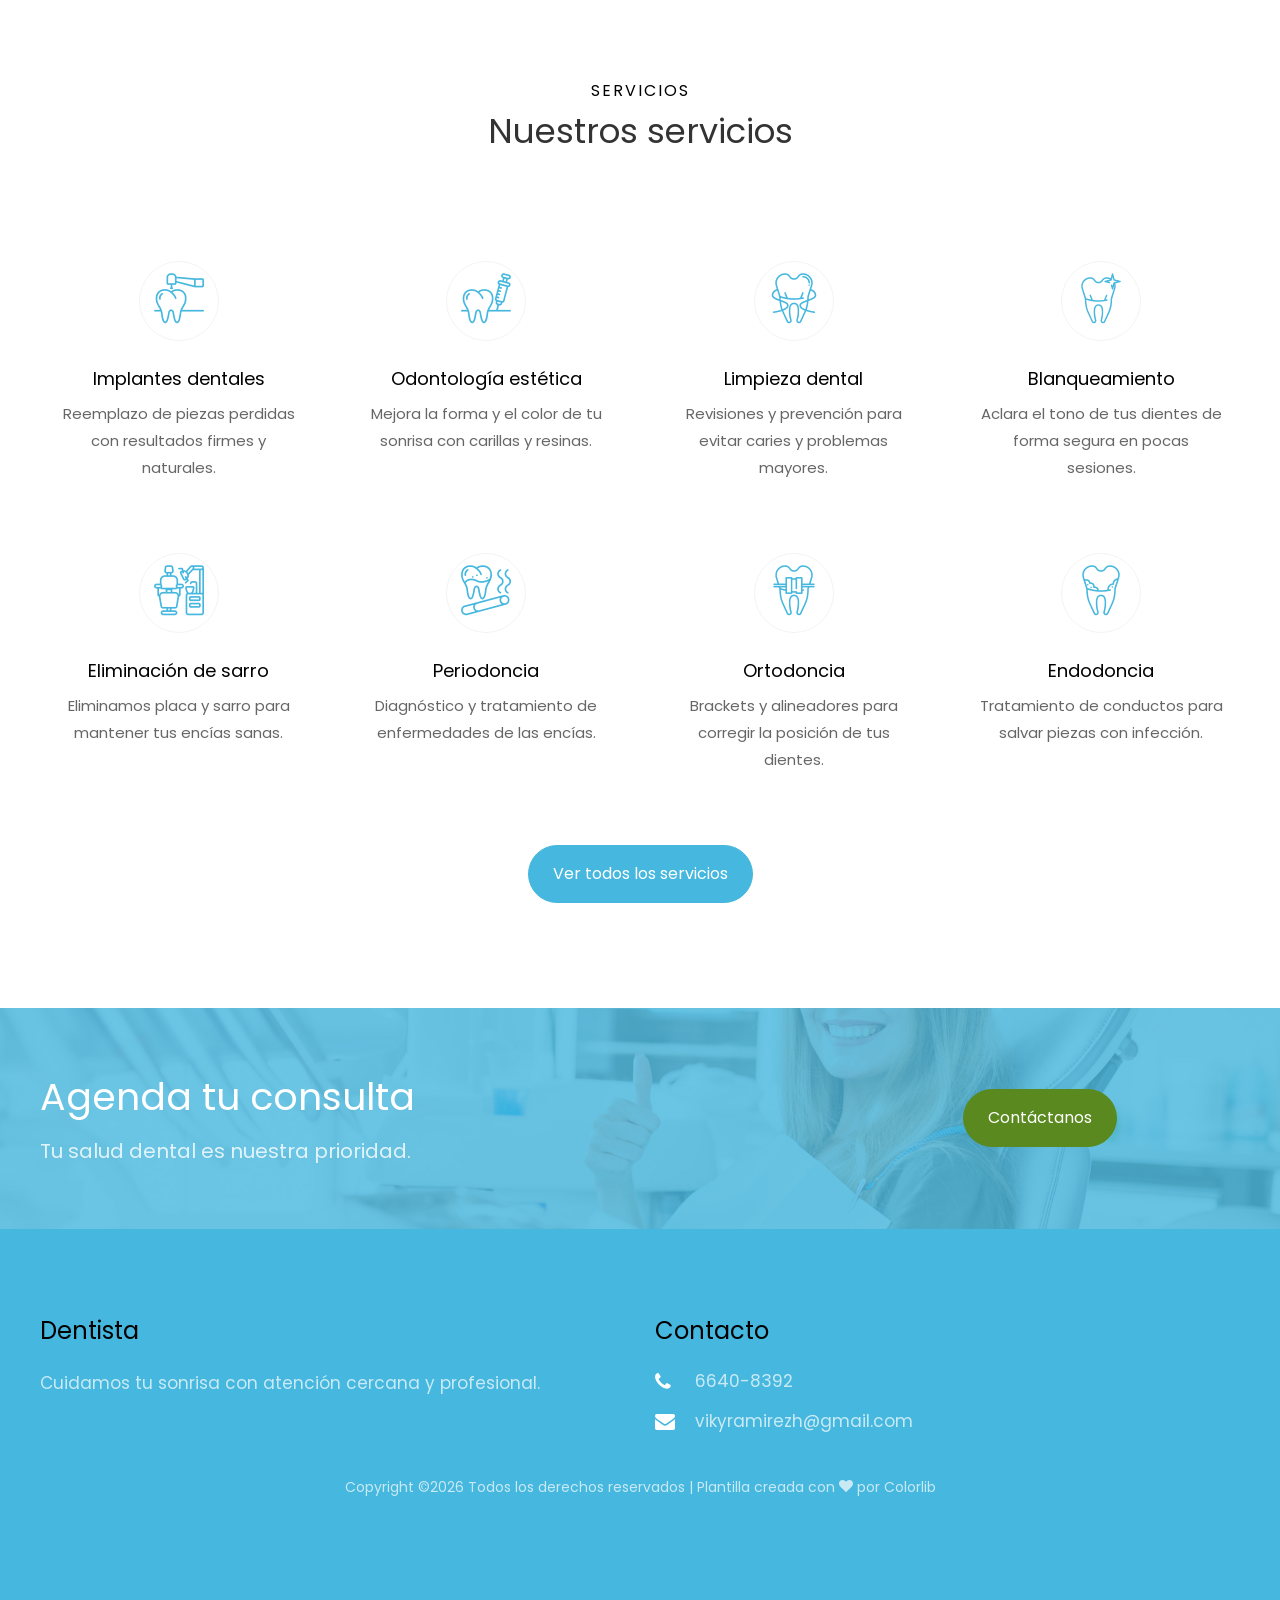
==== commit aeffadf7: "ajuste de textos y botones" ====
--- a/index.html
+++ b/index.html
@@ -68,7 +68,7 @@
             <div class="icon d-flex justify-content-center align-items-center"><span class="icon-paper-plane"></span></div>
             <div class="text pl-3 pl-md-3">
               <p class="hr"><span>Horario</span></p>
-              <p class="time"><span>Lun - Sáb:</span> <span>8:00am - 3:00pm</span> Dom: Cerrado</p>
+              <p class="time"><span>Lun - Sáb:</span> <span>8:00am - 3:00pm</span> Dom:&nbsp;Cerrado</p>
             </div>
           </div>
         </div>
--- a/css/custom.css
+++ b/css/custom.css
@@ -181,4 +181,71 @@
     padding-left: 0 !important;
     padding-right: 0 !important;
   }
+}
+/* ===== BOTONES VERDES: tono más oscuro ===== */
+/* Color normal del botón */
+.btn.btn-secondary {
+  background: #5a8a1f !important;
+  border-color: #5a8a1f !important;
+  color: #fff !important;
+}
+
+/* Color al pasar el mouse o al tocarlo (un poco más oscuro todavía) */
+.btn.btn-secondary:hover,
+.btn.btn-secondary:focus,
+.btn.btn-secondary:active {
+  background: #46701a !important;
+  border-color: #46701a !important;
+  color: #fff !important;
+}
+/* ===== BANNER "AGENDA TU CONSULTA": letras más grandes ===== */
+/* Título del banner */
+.ftco-intro h2 {
+  font-size: 38px !important;
+}
+
+/* Frase debajo del título */
+.ftco-intro .col-md-9 p {
+  font-size: 20px !important;
+}
+
+/* ===== PIE DE PÁGINA: letras más grandes ===== */
+/* Títulos ("Dentista" y "Contacto") */
+.ftco-footer .ftco-heading-2 {
+  font-size: 24px !important;
+  margin-bottom: 20px;
+}
+
+/* Descripción del lado izquierdo */
+.ftco-footer .col-md-6 > p {
+  font-size: 17px !important;
+  line-height: 1.7;
+}
+
+/* Teléfono y correo del lado derecho */
+.ftco-footer .block-23 ul li .text {
+  font-size: 17px !important;
+}
+
+/* Iconos del teléfono y el correo, a juego con el texto */
+.ftco-footer .block-23 ul li .icon {
+  font-size: 20px !important;
+}
+/* ===== ENCABEZADO SUPERIOR: teléfono y horario más grandes ===== */
+/* Teléfono */
+.topper .text p.con,
+.topper .text p.con span {
+  font-size: 17px !important;
+}
+
+/* Palabra "Horario" */
+.topper .text p.hr,
+.topper .text p.hr span {
+  font-size: 18px !important;
+}
+
+/* Línea de días y horas */
+.topper .text p.time,
+.topper .text p.time span {
+  font-size: 15px !important;
 }
